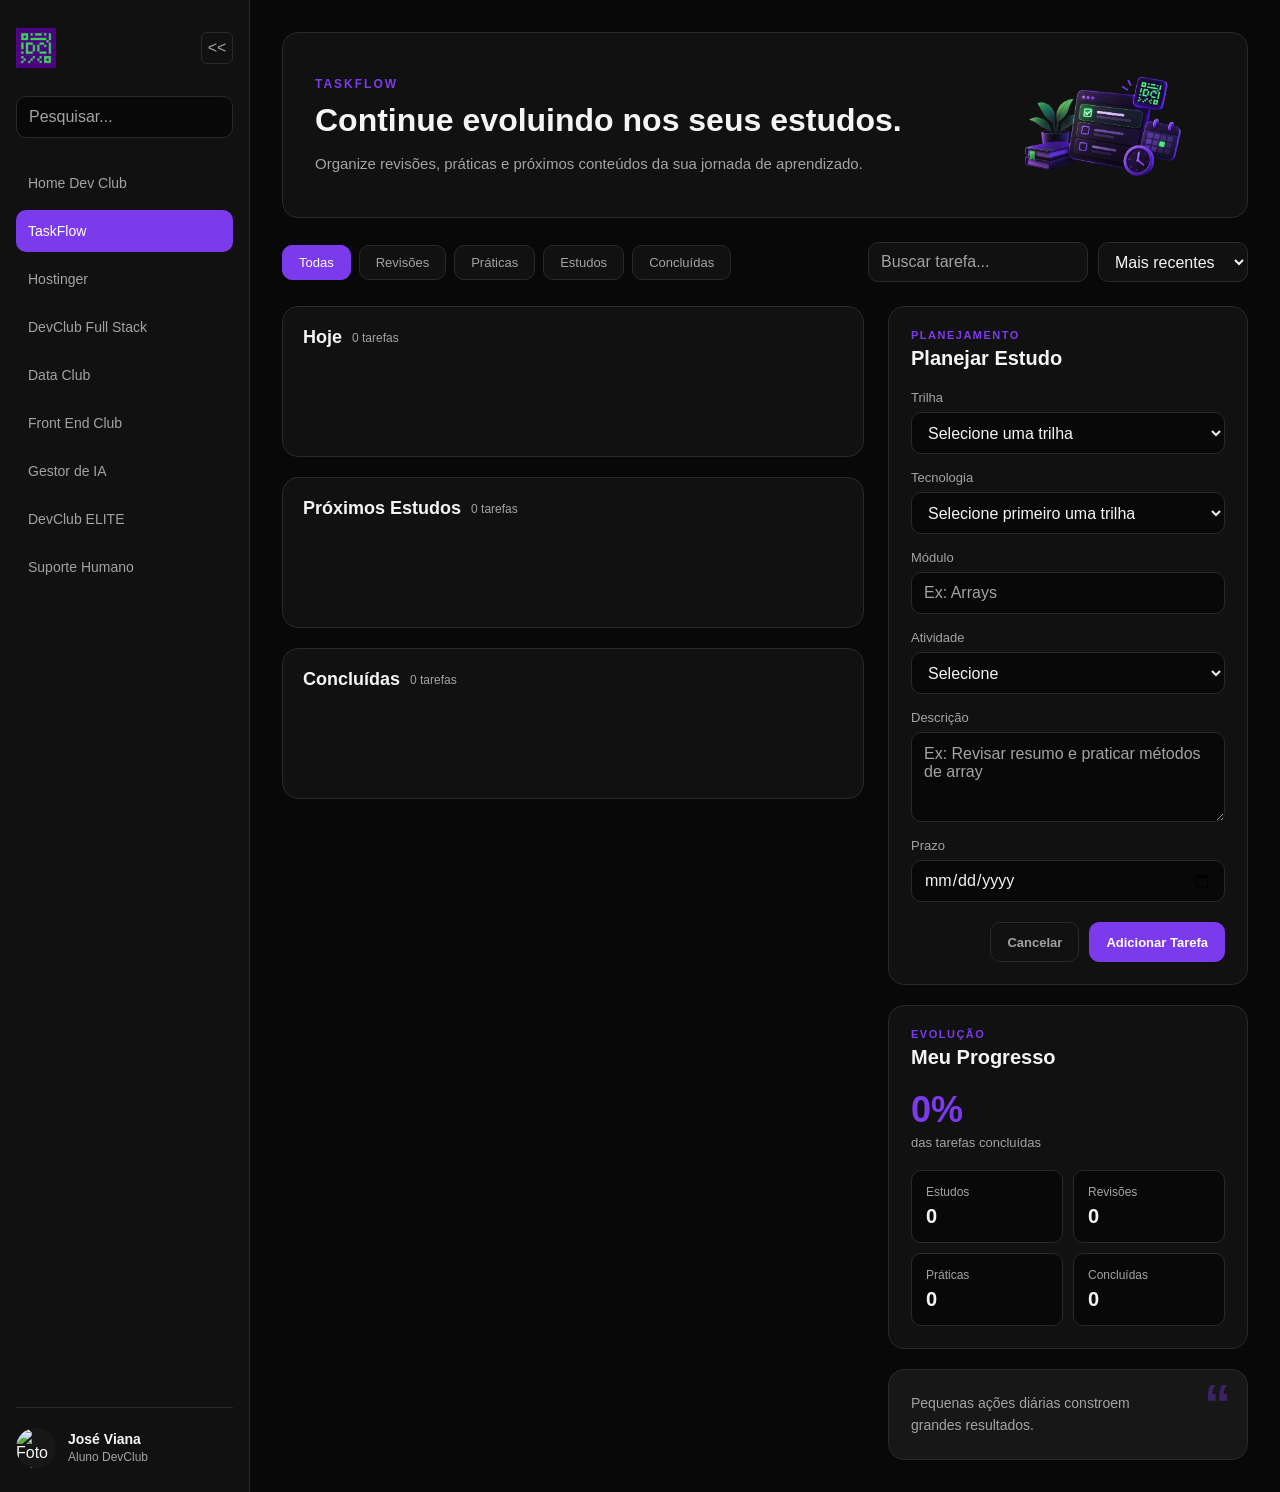
==== frontend/index.html @ f16b5490 "atualização- resumo do progresso" ====
<!DOCTYPE html>
<html lang="pt-BR">

<head>
  <meta charset="UTF-8">
  <meta name="viewport" content="width=device-width, initial-scale=1.0">

  <title>TaskFlow | DevClub</title>

  <link rel="stylesheet" href="./css/style.css">
</head>

<body>

  <!-- Estrutura principal — Layout - organizar as áreas da aplicação -->
  <div class="app">

    <!-- Menu lateral — Navegação - estruturar navegação principal do DevClub -->
    <aside class="menu-lateral">

      <div class="menu-topo">

        <!-- Identidade DevClub — Navegação - reservar espaço para logo da plataforma -->
        <div class="logo-devclub">
          <img src="./img/devLogo.png" alt="Logo DevClub">
        </div>

        <button class="botao-recolher-menu" type="button">
          &lt;&lt;
        </button>

      </div>

      <!-- Pesquisa lateral — Navegação - disponibilizar campo visual de pesquisa -->
      <div class="pesquisa-menu">

        <input type="search" placeholder="Pesquisar..." aria-label="Pesquisar">

      </div>

      <!-- Links principais — Navegação - organizar acessos da plataforma -->
      <nav class="navegacao-principal">

        <a href="#" class="item-menu">
          <span>Home Dev Club</span>
        </a>

        <a href="#" class="item-menu item-menu-ativo">
          <span>TaskFlow</span>
        </a>

        <a href="#" class="item-menu">
          <span>Hostinger</span>
        </a>

        <a href="#" class="item-menu">
          <span>DevClub Full Stack</span>
        </a>

        <a href="#" class="item-menu">
          <span>Data Club</span>
        </a>

        <a href="#" class="item-menu">
          <span>Front End Club</span>
        </a>

        <a href="#" class="item-menu">
          <span>Gestor de IA</span>
        </a>

        <a href="#" class="item-menu">
          <span>DevClub ELITE</span>
        </a>

        <a href="#" class="item-menu">
          <span>Suporte Humano</span>
        </a>

      </nav>

      <!-- Perfil do aluno — Navegação - exibir identificação visual do usuário -->
      <div class="perfil-aluno">

        <div class="foto-perfil">
          <img src="" alt="Foto do aluno">
        </div>

        <div class="dados-perfil">
          <strong>José Viana</strong>
          <span>Aluno DevClub</span>
        </div>

      </div>

    </aside>


    <!-- Conteúdo principal — Layout - agrupar funcionalidades do TaskFlow -->
    <main class="conteudo-principal">

      <!-- Cabeçalho TaskFlow — Apresentação - apresentar continuidade da jornada de estudos -->
      <header class="cabecalho-taskflow">

        <div class="cabecalho-texto">

          <span class="identificador-pagina">
            TASKFLOW
          </span>

          <h1>Continue evoluindo nos seus estudos.</h1>

          <p>
            Organize revisões, práticas e próximos conteúdos
            da sua jornada de aprendizado.
          </p>

        </div>

        <div class="cabecalho-imagem">

          <img src="./img/cabeçalhotask.png" alt="Ilustração de organização de estudos">

        </div>

      </header>


      <!-- Barra de ferramentas — Filtros - disponibilizar controles da lista de tarefas -->
      <section class="barra-ferramentas">

        <div class="grupo-filtros">

          <button id="filtro-todas" class="botao-filtro ativo" type="button">
            Todas
          </button>

          <button id="filtro-revisoes" class="botao-filtro" type="button">
            Revisões
          </button>

          <button id="filtro-praticas" class="botao-filtro" type="button">
            Práticas
          </button>

          <button id="filtro-estudos" class="botao-filtro" type="button">
            Estudos
          </button>

          <button id="filtro-concluidas" class="botao-filtro" type="button">
            Concluídas
          </button>

        </div>

        <div class="grupo-pesquisa">

          <input id="pesquisa-tarefa" type="search" placeholder="Buscar tarefa...">

          <select id="ordenar-tarefas">

            <option value="recentes">
              Mais recentes
            </option>

            <option value="prazo">
              Prazo
            </option>

            <option value="prioridade">
              Prioridade
            </option>

          </select>

        </div>

      </section>


      <!-- Área de trabalho — Layout - dividir tarefas e formulário -->
      <div class="area-trabalho">

        <!-- Painel de tarefas — Listagem - organizar tarefas cadastradas -->
        <section class="painel-tarefas">

          <!-- Tarefas de hoje — Listagem - exibir atividades planejadas para o dia -->
          <section class="grupo-tarefas">

            <div class="titulo-grupo">

              <div>
                <h2>Hoje</h2>

                <span id="contador-hoje">
                  0 tarefas
                </span>
              </div>

              <span id="data-atual"></span>

            </div>

            <div id="lista-hoje" class="lista-tarefas">
              <!-- As tarefas serão inseridas pelo JavaScript -->
            </div>

          </section>


          <!-- Próximos estudos — Listagem - exibir tarefas futuras -->
          <section class="grupo-tarefas">

            <div class="titulo-grupo">

              <div>
                <h2>Próximos Estudos</h2>

                <span id="contador-proximas">
                  0 tarefas
                </span>
              </div>

            </div>

            <div id="lista-proximas" class="lista-tarefas">
              <!-- As tarefas serão inseridas pelo JavaScript -->
            </div>

          </section>


          <!-- Tarefas concluídas — Listagem - exibir histórico de atividades finalizadas -->
          <section class="grupo-tarefas">

            <div class="titulo-grupo">

              <div>
                <h2>Concluídas</h2>

                <span id="contador-concluidas">
                  0 tarefas
                </span>
              </div>

            </div>

            <div id="lista-concluidas" class="lista-tarefas">
              <!-- As tarefas serão inseridas pelo JavaScript -->
            </div>

          </section>

        </section>


        <!-- Painel lateral — Layout - agrupar cadastro e acompanhamento -->
        <aside class="painel-lateral-taskflow">

          <!-- Planejamento de estudo — Cadastro - organizar continuidade do aprendizado -->
          <section class="card-nova-tarefa">

            <div class="titulo-card">

              <div>

                <span class="card-identificador">
                  PLANEJAMENTO
                </span>

                <h2>Planejar Estudo</h2>

              </div>

            </div>

            <form id="form-tarefa">

              <!-- Trilha — Cadastro - identificar área principal de aprendizado -->
              <div class="campo-formulario">

                <label for="trilha-tarefa">
                  Trilha
                </label>

                <select id="trilha-tarefa" name="trilha" required>

                  <option value="">
                    Selecione uma trilha
                  </option>

                  <option value="frontend">
                    Front-end
                  </option>

                  <option value="backend">
                    Back-end
                  </option>

                  <option value="mobile">
                    Mobile
                  </option>

                  <option value="carreira">
                    Carreira
                  </option>

                </select>

              </div>


              <!-- Tecnologia — Cadastro - identificar conteúdo estudado -->
              <div class="campo-formulario">

                <label for="tecnologia-tarefa">
                  Tecnologia
                </label>

                <select id="tecnologia-tarefa" name="tecnologia" required>

                  <option value="">
                    Selecione primeiro uma trilha
                  </option>

                </select>

              </div>


              <!-- Módulo — Cadastro - registrar módulo específico estudado -->
              <div class="campo-formulario">

                <label for="modulo-tarefa">
                  Módulo
                </label>

                <input id="modulo-tarefa" name="modulo" type="text" placeholder="Ex: Arrays" required>

              </div>


              <!-- Atividade — Cadastro - definir próxima ação de aprendizagem -->
              <div class="campo-formulario">

                <label for="atividade-tarefa">
                  Atividade
                </label>

                <select id="atividade-tarefa" name="atividade" required>

                  <option value="">
                    Selecione
                  </option>

                  <option value="estudo">
                    Estudo
                  </option>

                  <option value="revisao">
                    Revisão
                  </option>

                  <option value="pratica">
                    Prática
                  </option>

                </select>

              </div>


              <!-- Descrição — Cadastro - detalhar ação planejada -->
              <div class="campo-formulario">

                <label for="descricao-tarefa">
                  Descrição
                </label>

                <textarea id="descricao-tarefa" name="descricao"
                  placeholder="Ex: Revisar resumo e praticar métodos de array"></textarea>

              </div>


              <!-- Prazo — Cadastro - definir quando a atividade será realizada -->
              <div class="campo-formulario">

                <label for="prazo-tarefa">
                  Prazo
                </label>

                <input id="prazo-tarefa" name="prazo" type="date" required>

              </div>


              <!-- Ações do formulário — Cadastro - controlar planejamento -->
              <div class="acoes-formulario">

                <button id="cancelar-tarefa" class="botao-secundario" type="button">
                  Cancelar
                </button>

                <button id="salvar-tarefa" class="botao-principal" type="submit">
                  Adicionar Tarefa
                </button>

              </div>

            </form>

          </section>


          <!-- Progresso das tarefas — Indicadores - apresentar evolução calculada pelo JavaScript -->
          <section class="card-progresso">

            <div class="titulo-card">

              <div>

                <span class="card-identificador">
                  EVOLUÇÃO
                </span>

                <h2>Meu Progresso</h2>

              </div>

            </div>


            <div class="progresso-principal">

              <strong id="porcentagem-progresso">
                0%
              </strong>

              <span>
                das tarefas concluídas
              </span>

            </div>

              <!-- Resumo de progresso — Indicadores - acompanhar atividades de aprendizado -->
              <div class="resumo-progresso">

                <div class="indicador-progresso">

                  <span>Estudos</span>

                  <strong id="total-estudos">
                    0
                  </strong>

                </div>

                <div class="indicador-progresso">

                  <span>Revisões</span>

                  <strong id="total-revisoes">
                    0
                  </strong>

                </div>

                <div class="indicador-progresso">

                  <span>Práticas</span>

                  <strong id="total-praticas">
                    0
                  </strong>

                </div>

                <div class="indicador-progresso">

                  <span>Concluídas</span>

                  <strong id="total-concluidas">
                    0
                  </strong>

                </div>

              </div>

          </section>


          <!-- Mensagem de estudo — Apresentação - reforçar identidade visual do TaskFlow -->
          <section class="card-motivacao">

            <span class="aspas">
              “
            </span>

            <p>
              Pequenas ações diárias constroem
              grandes resultados.
            </p>

          </section>

        </aside>

      </div>

    </main>

  </div>

  <script src="./js/app.js"></script>

</body>

</html>
---- frontend/css/style.css ----
/* ========================================
   BLOCO 1 — CONFIGURAÇÕES GERAIS
   Responsabilidade: definir a base visual
======================================== */

* {
    margin: 0;
    padding: 0;
    box-sizing: border-box;
}

:root {
    --cor-fundo: #080808;
    --cor-superficie: #111111;
    --cor-card: #171717;
    --cor-borda: #292929;

    --cor-principal: #7c3aed;
    --cor-principal-hover: #8b5cf6;

    --cor-texto: #f5f5f5;
    --cor-texto-secundario: #a3a3a3;

    --cor-sucesso: #22c55e;
    --cor-alerta: #f59e0b;
    --cor-erro: #ef4444;

    --raio-pequeno: 6px;
    --raio-medio: 10px;
    --raio-grande: 16px;

    --menu-largura: 250px;
}

html {
    scroll-behavior: smooth;
}

body {
    min-height: 100vh;

    background-color: var(--cor-fundo);
    color: var(--cor-texto);

    font-family: Arial, Helvetica, sans-serif;
}

button,
input,
select,
textarea {
    font: inherit;
}

button {
    cursor: pointer;
}

a {
    color: inherit;
    text-decoration: none;
}

.app {
    display: flex;
    min-height: 100vh;
}

/* ========================================
   BLOCO 2 — MENU LATERAL
   Responsabilidade: estilizar a navegação
======================================== */

.menu-lateral {
    width: var(--menu-largura);
    min-height: 100vh;
    padding: 24px 16px;

    display: flex;
    flex-direction: column;

    background-color: var(--cor-superficie);
    border-right: 1px solid var(--cor-borda);
}

.menu-topo {
    display: flex;
    align-items: center;
    justify-content: space-between;

    min-height: 48px;
    margin-bottom: 24px;
}

.logo-devclub {
    display: flex;
    align-items: center;
}

.logo-devclub img {
    max-width: 130px;
    max-height: 40px;
    object-fit: contain;
}

.botao-recolher-menu {
    width: 32px;
    height: 32px;

    border: 1px solid var(--cor-borda);
    border-radius: var(--raio-pequeno);

    background-color: transparent;
    color: var(--cor-texto-secundario);

    transition: 0.2s;
}

.botao-recolher-menu:hover {
    background-color: var(--cor-card);
    color: var(--cor-texto);
}

.pesquisa-menu {
    margin-bottom: 24px;
}

.pesquisa-menu input {
    width: 100%;
    padding: 11px 12px;

    border: 1px solid var(--cor-borda);
    border-radius: var(--raio-medio);

    background-color: var(--cor-fundo);
    color: var(--cor-texto);

    outline: none;
}

.pesquisa-menu input::placeholder {
    color: var(--cor-texto-secundario);
}

.pesquisa-menu input:focus {
    border-color: var(--cor-principal);
}

.navegacao-principal {
    display: flex;
    flex-direction: column;
    gap: 6px;
}

.item-menu {
    display: flex;
    align-items: center;

    min-height: 42px;
    padding: 0 12px;

    border-radius: var(--raio-medio);

    color: var(--cor-texto-secundario);

    font-size: 14px;
    font-weight: 500;

    transition: 0.2s;
}

.item-menu:hover {
    background-color: var(--cor-card);
    color: var(--cor-texto);
}

.item-menu-ativo {
    background-color: var(--cor-principal);
    color: #ffffff;
}

.item-menu-ativo:hover {
    background-color: var(--cor-principal-hover);
    color: #ffffff;
}

.perfil-aluno {
    display: flex;
    align-items: center;
    gap: 12px;

    margin-top: auto;
    padding-top: 20px;

    border-top: 1px solid var(--cor-borda);
}

.foto-perfil {
    width: 40px;
    height: 40px;

    flex-shrink: 0;

    border-radius: 50%;
    overflow: hidden;

    background-color: var(--cor-card);
}

.foto-perfil img {
    width: 100%;
    height: 100%;
    object-fit: cover;
}

.dados-perfil {
    display: flex;
    flex-direction: column;
    gap: 3px;
}

.dados-perfil strong {
    color: var(--cor-texto);
    font-size: 14px;
}

.dados-perfil span {
    color: var(--cor-texto-secundario);
    font-size: 12px;
}

/* ========================================
   BLOCO 3 — CABEÇALHO TASKFLOW
   Responsabilidade: estilizar a apresentação
======================================== */

.conteudo-principal {
    flex: 1;
    min-width: 0;
    padding: 32px;

    background-color: var(--cor-fundo);
}

.cabecalho-taskflow {
    display: flex;
    align-items: center;
    justify-content: space-between;
    gap: 32px;

    min-height: 180px;
    padding: 32px;
    margin-bottom: 24px;

    border: 1px solid var(--cor-borda);
    border-radius: var(--raio-grande);

    background-color: var(--cor-superficie);
}

.cabecalho-texto {
    max-width: 650px;
}

.identificador-pagina {
    display: inline-block;
    margin-bottom: 10px;

    color: var(--cor-principal);

    font-size: 12px;
    font-weight: 700;
    letter-spacing: 2px;
}

.cabecalho-texto h1 {
    margin-bottom: 12px;

    color: var(--cor-texto);

    font-size: 32px;
    line-height: 1.2;
}

.cabecalho-texto p {
    max-width: 580px;

    color: var(--cor-texto-secundario);

    font-size: 15px;
    line-height: 1.6;
}

.cabecalho-imagem {
    width: 220px;
    height: 120px;

    display: flex;
    align-items: center;
    justify-content: center;

    flex-shrink: 0;
}

.cabecalho-imagem img {
    width: 100%;
    height: 100%;

    object-fit: contain;
}

/* ========================================
   BLOCO 4 — FERRAMENTAS E FILTROS
   Responsabilidade: estilizar os controles
   de pesquisa, filtro e ordenação
======================================== */

.barra-ferramentas {
    display: flex;
    align-items: center;
    justify-content: space-between;
    gap: 20px;

    margin-bottom: 24px;
}

.grupo-filtros {
    display: flex;
    align-items: center;
    gap: 8px;
}

.botao-filtro {
    padding: 9px 16px;

    border: 1px solid var(--cor-borda);
    border-radius: var(--raio-medio);

    background-color: var(--cor-superficie);
    color: var(--cor-texto-secundario);

    font-size: 13px;
    font-weight: 500;

    transition: 0.2s;
}

.botao-filtro:hover {
    border-color: var(--cor-principal);
    color: var(--cor-texto);
}

.botao-filtro.ativo {
    border-color: var(--cor-principal);

    background-color: var(--cor-principal);
    color: #ffffff;
}

.grupo-pesquisa {
    display: flex;
    align-items: center;
    gap: 10px;
}

.grupo-pesquisa input,
.grupo-pesquisa select {
    height: 40px;

    border: 1px solid var(--cor-borda);
    border-radius: var(--raio-medio);

    background-color: var(--cor-superficie);
    color: var(--cor-texto);

    outline: none;
}

.grupo-pesquisa input {
    width: 220px;
    padding: 0 12px;
}

.grupo-pesquisa select {
    min-width: 150px;
    padding: 0 12px;

    cursor: pointer;
}

.grupo-pesquisa input::placeholder {
    color: var(--cor-texto-secundario);
}

.grupo-pesquisa input:focus,
.grupo-pesquisa select:focus {
    border-color: var(--cor-principal);
}

/* ========================================
   BLOCO 5 — PAINEL DE TAREFAS
   Responsabilidade: organizar e estilizar
   as áreas de listagem das tarefas
======================================== */

.area-trabalho {
    display: grid;
    grid-template-columns: minmax(0, 1fr) 360px;
    gap: 24px;

    align-items: start;
}

.painel-tarefas {
    display: flex;
    flex-direction: column;
    gap: 20px;

    min-width: 0;
}

.grupo-tarefas {
    padding: 20px;

    border: 1px solid var(--cor-borda);
    border-radius: var(--raio-grande);

    background-color: var(--cor-superficie);
}

.titulo-grupo {
    display: flex;
    align-items: center;
    justify-content: space-between;
    gap: 16px;

    margin-bottom: 18px;
}

.titulo-grupo > div {
    display: flex;
    align-items: center;
    gap: 10px;
}

.titulo-grupo h2 {
    color: var(--cor-texto);

    font-size: 18px;
    font-weight: 600;
}

.titulo-grupo span {
    color: var(--cor-texto-secundario);

    font-size: 12px;
}

.lista-tarefas {
    display: flex;
    flex-direction: column;
    gap: 10px;

    min-height: 70px;

    border-radius: var(--raio-medio);
}

/* ========================================
   BLOCO 6 — FORMULÁRIO DE TAREFAS
   Responsabilidade: estilizar o cadastro
   e edição das tarefas
======================================== */

.painel-lateral-taskflow {
    display: flex;
    flex-direction: column;
    gap: 20px;
}

.card-nova-tarefa {
    padding: 22px;

    border: 1px solid var(--cor-borda);
    border-radius: var(--raio-grande);

    background-color: var(--cor-superficie);
}

.titulo-card {
    margin-bottom: 20px;
}

.card-identificador {
    display: block;

    margin-bottom: 6px;

    color: var(--cor-principal);

    font-size: 11px;
    font-weight: 700;
    letter-spacing: 1.5px;
}

.titulo-card h2 {
    color: var(--cor-texto);

    font-size: 20px;
    font-weight: 600;
}

#form-tarefa {
    display: flex;
    flex-direction: column;
    gap: 16px;
}

.campo-formulario {
    display: flex;
    flex-direction: column;
    gap: 7px;

    flex: 1;
}

.campo-formulario label {
    color: var(--cor-texto-secundario);

    font-size: 13px;
    font-weight: 500;
}

.campo-formulario input,
.campo-formulario select,
.campo-formulario textarea {
    width: 100%;

    border: 1px solid var(--cor-borda);
    border-radius: var(--raio-medio);

    background-color: var(--cor-fundo);
    color: var(--cor-texto);

    outline: none;

    transition: 0.2s;
}

.campo-formulario input,
.campo-formulario select {
    height: 42px;
    padding: 0 12px;
}

.campo-formulario textarea {
    min-height: 90px;
    padding: 12px;

    resize: vertical;
}

.campo-formulario input::placeholder,
.campo-formulario textarea::placeholder {
    color: var(--cor-texto-secundario);
}

.campo-formulario input:focus,
.campo-formulario select:focus,
.campo-formulario textarea:focus {
    border-color: var(--cor-principal);
}

.linha-formulario {
    display: flex;
    gap: 12px;
}

.acoes-formulario {
    display: flex;
    justify-content: flex-end;
    gap: 10px;

    margin-top: 4px;
}

.botao-principal,
.botao-secundario {
    min-height: 40px;
    padding: 0 16px;

    border-radius: var(--raio-medio);

    font-size: 13px;
    font-weight: 600;

    transition: 0.2s;
}

.botao-principal {
    border: 1px solid var(--cor-principal);

    background-color: var(--cor-principal);
    color: #ffffff;
}

.botao-principal:hover {
    background-color: var(--cor-principal-hover);
    border-color: var(--cor-principal-hover);
}

.botao-secundario {
    border: 1px solid var(--cor-borda);

    background-color: transparent;
    color: var(--cor-texto-secundario);
}

.botao-secundario:hover {
    background-color: var(--cor-card);
    color: var(--cor-texto);
}

/* ========================================
   BLOCO 7 — PROGRESSO
   Responsabilidade: estilizar indicadores
   de evolução e acompanhamento das tarefas
======================================== */

.card-progresso {
    padding: 22px;

    border: 1px solid var(--cor-borda);
    border-radius: var(--raio-grande);

    background-color: var(--cor-superficie);
}

.progresso-principal {
    display: flex;
    flex-direction: column;
    gap: 4px;

    margin-bottom: 20px;
}

.progresso-principal strong {
    color: var(--cor-principal);

    font-size: 36px;
    font-weight: 700;
}

.progresso-principal span {
    color: var(--cor-texto-secundario);

    font-size: 13px;
}

.resumo-progresso {
    display: grid;
    grid-template-columns: repeat(2, 1fr);
    gap: 10px;
}

.indicador-progresso {
    display: flex;
    flex-direction: column;
    gap: 6px;

    padding: 14px;

    border: 1px solid var(--cor-borda);
    border-radius: var(--raio-medio);

    background-color: var(--cor-fundo);
}

.indicador-progresso span {
    color: var(--cor-texto-secundario);

    font-size: 12px;
}

.indicador-progresso strong {
    color: var(--cor-texto);

    font-size: 20px;
    font-weight: 600;
}

.card-motivacao {
    position: relative;

    padding: 22px;

    border: 1px solid var(--cor-borda);
    border-radius: var(--raio-grande);

    background-color: var(--cor-card);

    overflow: hidden;
}

.card-motivacao .aspas {
    position: absolute;

    top: 2px;
    right: 16px;

    color: var(--cor-principal);

    font-size: 54px;
    font-weight: 700;

    opacity: 0.35;
}

.card-motivacao p {
    position: relative;

    max-width: 270px;

    color: var(--cor-texto-secundario);

    font-size: 14px;
    line-height: 1.6;
}

/* ========================================
   BLOCO 8 — RESPONSIVIDADE
   Responsabilidade: adaptar a interface
   para diferentes tamanhos de tela
======================================== */

/* Notebook e telas menores */
@media (max-width: 1200px) {

    .area-trabalho {
        grid-template-columns: minmax(0, 1fr) 320px;
    }

    .conteudo-principal {
        padding: 24px;
    }

}


/* Tablet */
@media (max-width: 992px) {

    .app {
        flex-direction: column;
    }

    .menu-lateral {
        width: 100%;
        min-height: auto;
    }

    .navegacao-principal {
        flex-direction: row;
        flex-wrap: wrap;
    }

    .perfil-aluno {
        margin-top: 20px;
    }

    .area-trabalho {
        grid-template-columns: 1fr;
    }

    .barra-ferramentas {
        align-items: flex-start;
        flex-direction: column;
    }

    .grupo-pesquisa {
        width: 100%;
    }

    .grupo-pesquisa input {
        flex: 1;
        width: auto;
    }

}


/* Celular */
@media (max-width: 600px) {

    .conteudo-principal {
        padding: 16px;
    }

    .menu-lateral {
        padding: 16px;
    }

    .cabecalho-taskflow {
        align-items: flex-start;
        flex-direction: column;

        padding: 22px;
    }

    .cabecalho-texto h1 {
        font-size: 26px;
    }

    .cabecalho-imagem {
        width: 100%;
        height: 100px;
    }

    .grupo-filtros {
        width: 100%;
        flex-wrap: wrap;
    }

    .botao-filtro {
        flex: 1;
    }

    .grupo-pesquisa {
        align-items: stretch;
        flex-direction: column;
    }

    .grupo-pesquisa input,
    .grupo-pesquisa select {
        width: 100%;
    }

    .linha-formulario {
        flex-direction: column;
    }

    .resumo-progresso {
        grid-template-columns: 1fr;
    }

    .acoes-formulario {
        flex-direction: column-reverse;
    }

    .botao-principal,
    .botao-secundario {
        width: 100%;
    }

}
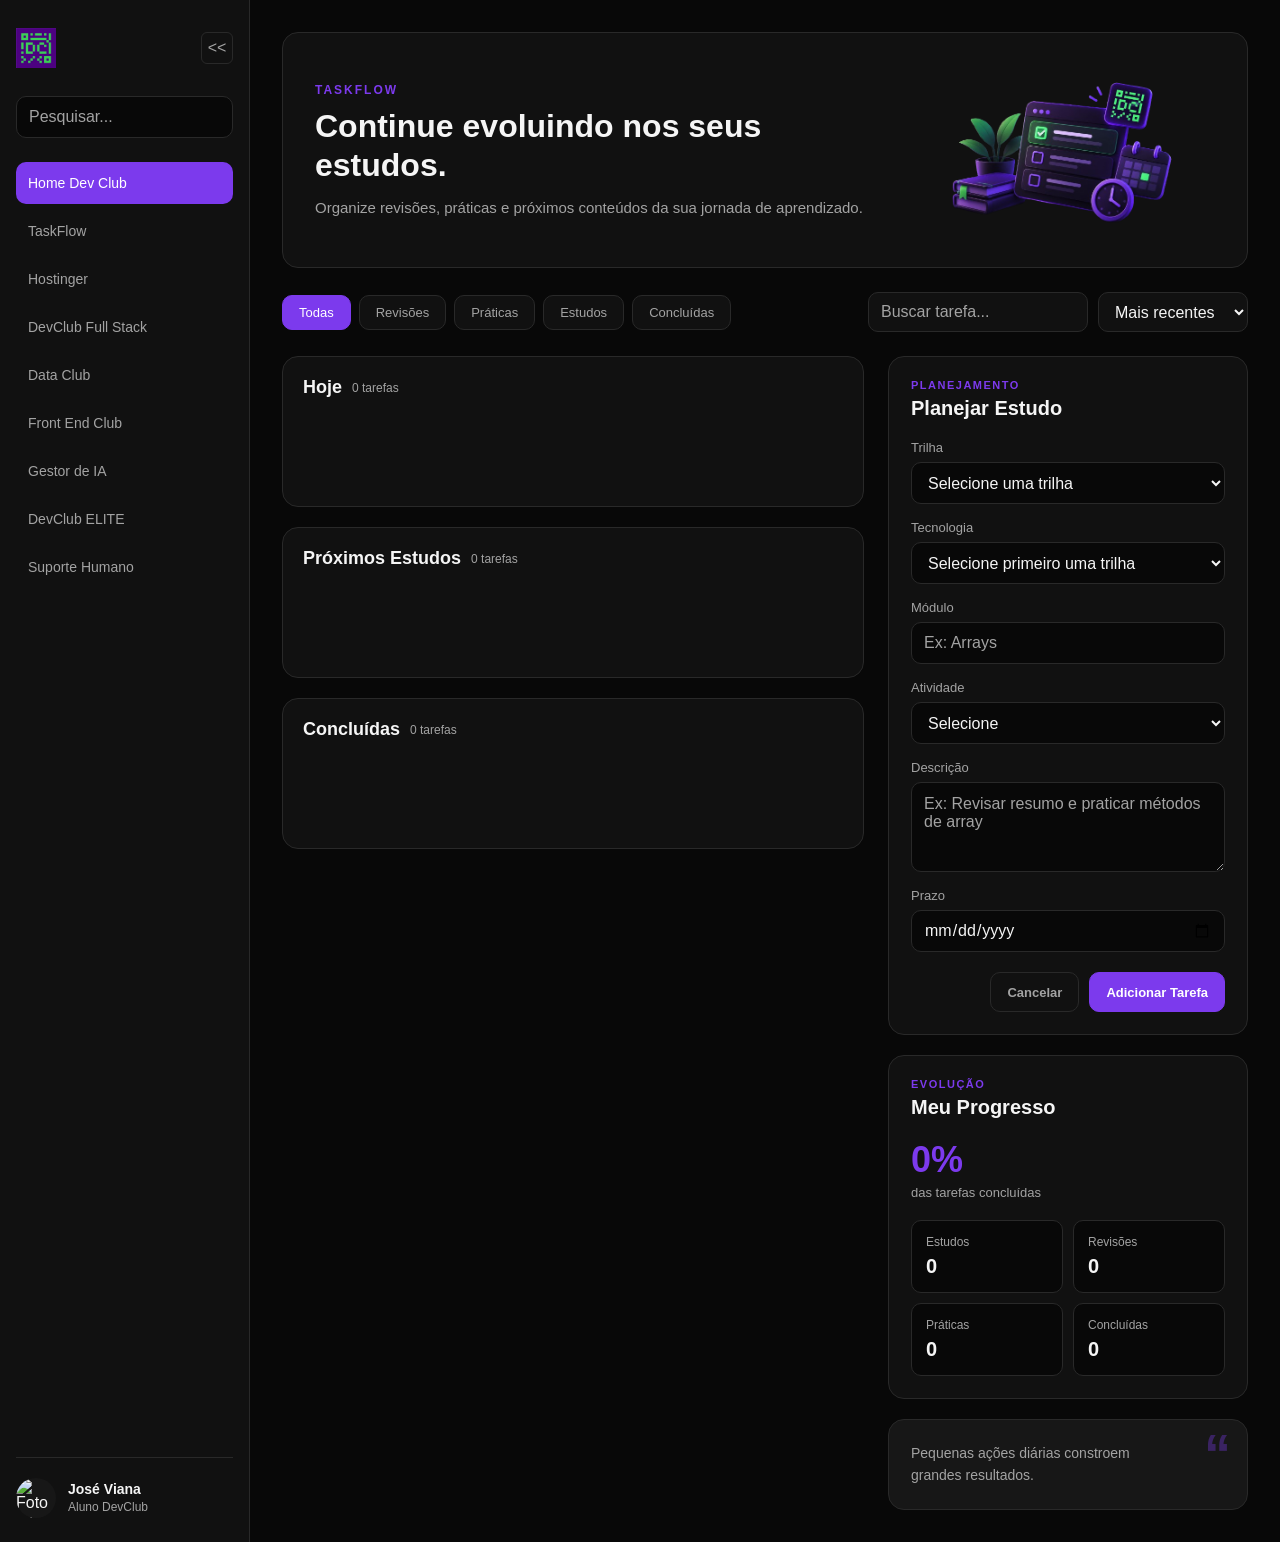
==== commit 8a366c0c: "refatoração- prepara a navegacao entre a Home e o TaskFlow" ====
--- a/frontend/index.html
+++ b/frontend/index.html
@@ -41,11 +41,14 @@
       <!-- Links principais — Navegação - organizar acessos da plataforma -->
       <nav class="navegacao-principal">
 
-        <a href="#" class="item-menu">
+        <!-- Home — Navegação - permitir retorno à página inicial -->
+        <a href="#" id="abrir-home" class="item-menu item-menu-ativo">
           <span>Home Dev Club</span>
         </a>
 
-        <a href="#" class="item-menu item-menu-ativo">
+
+        <!-- TaskFlow — Navegação - acessar ambiente de estudos -->
+        <a href="#" id="abrir-taskflow" class="item-menu">
           <span>TaskFlow</span>
         </a>
 
@@ -443,50 +446,50 @@
 
             </div>
 
-              <!-- Resumo de progresso — Indicadores - acompanhar atividades de aprendizado -->
-              <div class="resumo-progresso">
-
-                <div class="indicador-progresso">
-
-                  <span>Estudos</span>
-
-                  <strong id="total-estudos">
-                    0
-                  </strong>
-
-                </div>
-
-                <div class="indicador-progresso">
-
-                  <span>Revisões</span>
-
-                  <strong id="total-revisoes">
-                    0
-                  </strong>
-
-                </div>
-
-                <div class="indicador-progresso">
-
-                  <span>Práticas</span>
-
-                  <strong id="total-praticas">
-                    0
-                  </strong>
-
-                </div>
-
-                <div class="indicador-progresso">
-
-                  <span>Concluídas</span>
-
-                  <strong id="total-concluidas">
-                    0
-                  </strong>
-
-                </div>
-
-              </div>
+            <!-- Resumo de progresso — Indicadores - acompanhar atividades de aprendizado -->
+            <div class="resumo-progresso">
+
+              <div class="indicador-progresso">
+
+                <span>Estudos</span>
+
+                <strong id="total-estudos">
+                  0
+                </strong>
+
+              </div>
+
+              <div class="indicador-progresso">
+
+                <span>Revisões</span>
+
+                <strong id="total-revisoes">
+                  0
+                </strong>
+
+              </div>
+
+              <div class="indicador-progresso">
+
+                <span>Práticas</span>
+
+                <strong id="total-praticas">
+                  0
+                </strong>
+
+              </div>
+
+              <div class="indicador-progresso">
+
+                <span>Concluídas</span>
+
+                <strong id="total-concluidas">
+                  0
+                </strong>
+
+              </div>
+
+            </div>
 
           </section>
 
--- a/frontend/css/style.css
+++ b/frontend/css/style.css
@@ -850,6 +850,81 @@
     .botao-principal,
     .botao-secundario {
         width: 100%;
+    }   
+}
+
+/* ========================================
+   AJUSTE — JORNADA DE ESTUDOS
+   Responsabilidade: adaptar a interface
+   ao novo fluxo de aprendizado
+======================================== */
+
+.cabecalho-imagem {
+    width: 300px;
+    height: 170px;
+
+    display: flex;
+    align-items: center;
+    justify-content: center;
+
+    flex-shrink: 0;
+}
+
+.cabecalho-imagem img {
+    width: 100%;
+    height: 100%;
+
+    object-fit: contain;
+}
+
+.grupo-filtros {
+    display: flex;
+    align-items: center;
+    flex-wrap: wrap;
+    gap: 8px;
+}
+
+.card-nova-tarefa {
+    width: 100%;
+}
+
+#form-tarefa {
+    display: flex;
+    flex-direction: column;
+    gap: 16px;
+}
+
+#trilha-tarefa,
+#tecnologia-tarefa,
+#atividade-tarefa {
+    cursor: pointer;
+}
+
+#tecnologia-tarefa:disabled {
+    opacity: 0.5;
+    cursor: not-allowed;
+}
+
+.resumo-progresso {
+    display: grid;
+    grid-template-columns: repeat(2, 1fr);
+    gap: 10px;
+}
+
+@media (max-width: 600px) {
+
+    .cabecalho-imagem {
+        width: 100%;
+        height: 150px;
+    }
+
+    .grupo-filtros {
+        display: grid;
+        grid-template-columns: repeat(2, 1fr);
+    }
+
+    .botao-filtro {
+        width: 100%;
     }
 
 }
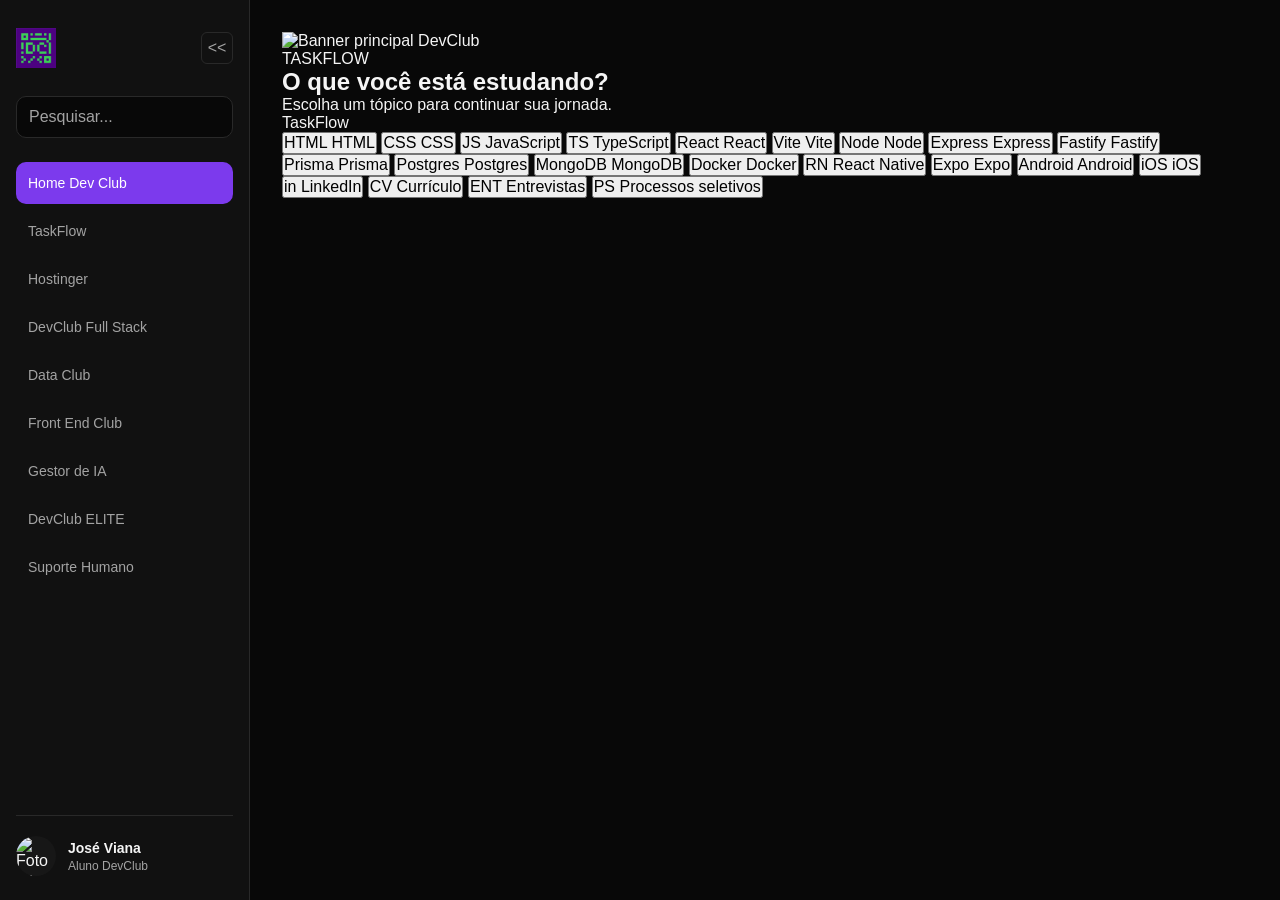
==== commit 74db482c: "refatoração- criação de views, Home e TaskFlow" ====
--- a/frontend/index.html
+++ b/frontend/index.html
@@ -99,418 +99,239 @@
     </aside>
 
 
-    <!-- Conteúdo principal — Layout - agrupar funcionalidades do TaskFlow -->
+    <!-- Conteúdo principal — Layout - controlar as diferentes views da aplicação -->
     <main class="conteudo-principal">
 
-      <!-- Cabeçalho TaskFlow — Apresentação - apresentar continuidade da jornada de estudos -->
-      <header class="cabecalho-taskflow">
-
-        <div class="cabecalho-texto">
-
-          <span class="identificador-pagina">
-            TASKFLOW
-          </span>
-
-          <h1>Continue evoluindo nos seus estudos.</h1>
-
-          <p>
-            Organize revisões, práticas e próximos conteúdos
-            da sua jornada de aprendizado.
-          </p>
-
-        </div>
-
-        <div class="cabecalho-imagem">
-
-          <img src="./img/cabeçalhotask.png" alt="Ilustração de organização de estudos">
-
-        </div>
-
-      </header>
-
-
-      <!-- Barra de ferramentas — Filtros - disponibilizar controles da lista de tarefas -->
-      <section class="barra-ferramentas">
-
-        <div class="grupo-filtros">
-
-          <button id="filtro-todas" class="botao-filtro ativo" type="button">
-            Todas
-          </button>
-
-          <button id="filtro-revisoes" class="botao-filtro" type="button">
-            Revisões
-          </button>
-
-          <button id="filtro-praticas" class="botao-filtro" type="button">
-            Práticas
-          </button>
-
-          <button id="filtro-estudos" class="botao-filtro" type="button">
-            Estudos
-          </button>
-
-          <button id="filtro-concluidas" class="botao-filtro" type="button">
-            Concluídas
-          </button>
-
-        </div>
-
-        <div class="grupo-pesquisa">
-
-          <input id="pesquisa-tarefa" type="search" placeholder="Buscar tarefa...">
-
-          <select id="ordenar-tarefas">
-
-            <option value="recentes">
-              Mais recentes
-            </option>
-
-            <option value="prazo">
-              Prazo
-            </option>
-
-            <option value="prioridade">
-              Prioridade
-            </option>
-
-          </select>
+
+      <!-- ========================================
+         VIEW HOME
+    ========================================= -->
+
+      <!-- Home — Apresentação - representar página inicial da plataforma -->
+      <section id="view-home" class="view view-ativa">
+
+        <!-- Banner principal — Apresentação - reproduzir área visual da Home -->
+        <div class="banner-home">
+
+          <img src="./img/banner-home.png" alt="Banner principal DevClub">
 
         </div>
 
       </section>
 
 
-      <!-- Área de trabalho — Layout - dividir tarefas e formulário -->
-      <div class="area-trabalho">
-
-        <!-- Painel de tarefas — Listagem - organizar tarefas cadastradas -->
-        <section class="painel-tarefas">
-
-          <!-- Tarefas de hoje — Listagem - exibir atividades planejadas para o dia -->
-          <section class="grupo-tarefas">
-
-            <div class="titulo-grupo">
-
-              <div>
-                <h2>Hoje</h2>
-
-                <span id="contador-hoje">
-                  0 tarefas
-                </span>
-              </div>
-
-              <span id="data-atual"></span>
+
+      <!-- ========================================
+         VIEW TASKFLOW
+    ========================================= -->
+
+      <!-- TaskFlow — Navegação - disponibilizar seleção dos conteúdos de estudo -->
+      <section id="view-taskflow" class="view">
+
+        <div class="taskflow-container">
+
+
+          <!-- Apresentação TaskFlow — Apresentação - orientar seleção de conteúdo -->
+          <header class="taskflow-cabecalho">
+
+            <span class="taskflow-identificador">
+              TASKFLOW
+            </span>
+
+            <h1>
+              O que você está estudando?
+            </h1>
+
+            <p>
+              Escolha um tópico para continuar sua jornada.
+            </p>
+
+          </header>
+
+
+
+          <!-- Órbita TaskFlow — Layout - organizar tópicos ao redor do elemento central -->
+          <div class="taskflow-orbita">
+
+
+            <!-- Centro TaskFlow — Identidade - representar núcleo da experiência -->
+            <div class="taskflow-centro">
+
+              <span>TaskFlow</span>
 
             </div>
 
-            <div id="lista-hoje" class="lista-tarefas">
-              <!-- As tarefas serão inseridas pelo JavaScript -->
-            </div>
-
-          </section>
-
-
-          <!-- Próximos estudos — Listagem - exibir tarefas futuras -->
-          <section class="grupo-tarefas">
-
-            <div class="titulo-grupo">
-
-              <div>
-                <h2>Próximos Estudos</h2>
-
-                <span id="contador-proximas">
-                  0 tarefas
-                </span>
-              </div>
-
-            </div>
-
-            <div id="lista-proximas" class="lista-tarefas">
-              <!-- As tarefas serão inseridas pelo JavaScript -->
-            </div>
-
-          </section>
-
-
-          <!-- Tarefas concluídas — Listagem - exibir histórico de atividades finalizadas -->
-          <section class="grupo-tarefas">
-
-            <div class="titulo-grupo">
-
-              <div>
-                <h2>Concluídas</h2>
-
-                <span id="contador-concluidas">
-                  0 tarefas
-                </span>
-              </div>
-
-            </div>
-
-            <div id="lista-concluidas" class="lista-tarefas">
-              <!-- As tarefas serão inseridas pelo JavaScript -->
-            </div>
-
-          </section>
-
-        </section>
-
-
-        <!-- Painel lateral — Layout - agrupar cadastro e acompanhamento -->
-        <aside class="painel-lateral-taskflow">
-
-          <!-- Planejamento de estudo — Cadastro - organizar continuidade do aprendizado -->
-          <section class="card-nova-tarefa">
-
-            <div class="titulo-card">
-
-              <div>
-
-                <span class="card-identificador">
-                  PLANEJAMENTO
-                </span>
-
-                <h2>Planejar Estudo</h2>
-
-              </div>
-
-            </div>
-
-            <form id="form-tarefa">
-
-              <!-- Trilha — Cadastro - identificar área principal de aprendizado -->
-              <div class="campo-formulario">
-
-                <label for="trilha-tarefa">
-                  Trilha
-                </label>
-
-                <select id="trilha-tarefa" name="trilha" required>
-
-                  <option value="">
-                    Selecione uma trilha
-                  </option>
-
-                  <option value="frontend">
-                    Front-end
-                  </option>
-
-                  <option value="backend">
-                    Back-end
-                  </option>
-
-                  <option value="mobile">
-                    Mobile
-                  </option>
-
-                  <option value="carreira">
-                    Carreira
-                  </option>
-
-                </select>
-
-              </div>
-
-
-              <!-- Tecnologia — Cadastro - identificar conteúdo estudado -->
-              <div class="campo-formulario">
-
-                <label for="tecnologia-tarefa">
-                  Tecnologia
-                </label>
-
-                <select id="tecnologia-tarefa" name="tecnologia" required>
-
-                  <option value="">
-                    Selecione primeiro uma trilha
-                  </option>
-
-                </select>
-
-              </div>
-
-
-              <!-- Módulo — Cadastro - registrar módulo específico estudado -->
-              <div class="campo-formulario">
-
-                <label for="modulo-tarefa">
-                  Módulo
-                </label>
-
-                <input id="modulo-tarefa" name="modulo" type="text" placeholder="Ex: Arrays" required>
-
-              </div>
-
-
-              <!-- Atividade — Cadastro - definir próxima ação de aprendizagem -->
-              <div class="campo-formulario">
-
-                <label for="atividade-tarefa">
-                  Atividade
-                </label>
-
-                <select id="atividade-tarefa" name="atividade" required>
-
-                  <option value="">
-                    Selecione
-                  </option>
-
-                  <option value="estudo">
-                    Estudo
-                  </option>
-
-                  <option value="revisao">
-                    Revisão
-                  </option>
-
-                  <option value="pratica">
-                    Prática
-                  </option>
-
-                </select>
-
-              </div>
-
-
-              <!-- Descrição — Cadastro - detalhar ação planejada -->
-              <div class="campo-formulario">
-
-                <label for="descricao-tarefa">
-                  Descrição
-                </label>
-
-                <textarea id="descricao-tarefa" name="descricao"
-                  placeholder="Ex: Revisar resumo e praticar métodos de array"></textarea>
-
-              </div>
-
-
-              <!-- Prazo — Cadastro - definir quando a atividade será realizada -->
-              <div class="campo-formulario">
-
-                <label for="prazo-tarefa">
-                  Prazo
-                </label>
-
-                <input id="prazo-tarefa" name="prazo" type="date" required>
-
-              </div>
-
-
-              <!-- Ações do formulário — Cadastro - controlar planejamento -->
-              <div class="acoes-formulario">
-
-                <button id="cancelar-tarefa" class="botao-secundario" type="button">
-                  Cancelar
-                </button>
-
-                <button id="salvar-tarefa" class="botao-principal" type="submit">
-                  Adicionar Tarefa
-                </button>
-
-              </div>
-
-            </form>
-
-          </section>
-
-
-          <!-- Progresso das tarefas — Indicadores - apresentar evolução calculada pelo JavaScript -->
-          <section class="card-progresso">
-
-            <div class="titulo-card">
-
-              <div>
-
-                <span class="card-identificador">
-                  EVOLUÇÃO
-                </span>
-
-                <h2>Meu Progresso</h2>
-
-              </div>
-
-            </div>
-
-
-            <div class="progresso-principal">
-
-              <strong id="porcentagem-progresso">
-                0%
-              </strong>
-
-              <span>
-                das tarefas concluídas
+
+
+            <!-- ========================================
+                     FRONT END
+                ========================================= -->
+
+            <!-- Front End — Seleção - disponibilizar conteúdos de desenvolvimento front-end -->
+
+            <button class="topico-taskflow topico-frontend" type="button" data-categoria="frontend" data-topico="html">
+              <span class="topico-icone">HTML</span>
+              <span class="topico-nome">HTML</span>
+            </button>
+
+
+            <button class="topico-taskflow topico-frontend" type="button" data-categoria="frontend" data-topico="css">
+              <span class="topico-icone">CSS</span>
+              <span class="topico-nome">CSS</span>
+            </button>
+
+
+            <button class="topico-taskflow topico-frontend" type="button" data-categoria="frontend"
+              data-topico="javascript">
+              <span class="topico-icone">JS</span>
+              <span class="topico-nome">JavaScript</span>
+            </button>
+
+
+            <button class="topico-taskflow topico-frontend" type="button" data-categoria="frontend"
+              data-topico="typescript">
+              <span class="topico-icone">TS</span>
+              <span class="topico-nome">TypeScript</span>
+            </button>
+
+
+            <button class="topico-taskflow topico-frontend" type="button" data-categoria="frontend" data-topico="react">
+              <span class="topico-icone">React</span>
+              <span class="topico-nome">React</span>
+            </button>
+
+
+            <button class="topico-taskflow topico-frontend" type="button" data-categoria="frontend" data-topico="vite">
+              <span class="topico-icone">Vite</span>
+              <span class="topico-nome">Vite</span>
+            </button>
+
+
+
+            <!-- ========================================
+                     BACK END
+                ========================================= -->
+
+            <!-- Back End — Seleção - disponibilizar conteúdos de desenvolvimento back-end -->
+
+            <button class="topico-taskflow topico-backend" type="button" data-categoria="backend" data-topico="node">
+              <span class="topico-icone">Node</span>
+              <span class="topico-nome">Node</span>
+            </button>
+
+
+            <button class="topico-taskflow topico-backend" type="button" data-categoria="backend" data-topico="express">
+              <span class="topico-icone">Express</span>
+              <span class="topico-nome">Express</span>
+            </button>
+
+
+            <button class="topico-taskflow topico-backend" type="button" data-categoria="backend" data-topico="fastify">
+              <span class="topico-icone">Fastify</span>
+              <span class="topico-nome">Fastify</span>
+            </button>
+
+
+            <button class="topico-taskflow topico-backend" type="button" data-categoria="backend" data-topico="prisma">
+              <span class="topico-icone">Prisma</span>
+              <span class="topico-nome">Prisma</span>
+            </button>
+
+
+            <button class="topico-taskflow topico-backend" type="button" data-categoria="backend"
+              data-topico="postgres">
+              <span class="topico-icone">Postgres</span>
+              <span class="topico-nome">Postgres</span>
+            </button>
+
+
+            <button class="topico-taskflow topico-backend" type="button" data-categoria="backend" data-topico="mongodb">
+              <span class="topico-icone">MongoDB</span>
+              <span class="topico-nome">MongoDB</span>
+            </button>
+
+
+            <button class="topico-taskflow topico-backend" type="button" data-categoria="backend" data-topico="docker">
+              <span class="topico-icone">Docker</span>
+              <span class="topico-nome">Docker</span>
+            </button>
+
+
+
+            <!-- ========================================
+                     MOBILE
+                ========================================= -->
+
+            <!-- Mobile — Seleção - disponibilizar conteúdos de desenvolvimento mobile -->
+
+            <button class="topico-taskflow topico-mobile" type="button" data-categoria="mobile"
+              data-topico="react-native">
+              <span class="topico-icone">RN</span>
+              <span class="topico-nome">React Native</span>
+            </button>
+
+
+            <button class="topico-taskflow topico-mobile" type="button" data-categoria="mobile" data-topico="expo">
+              <span class="topico-icone">Expo</span>
+              <span class="topico-nome">Expo</span>
+            </button>
+
+
+            <button class="topico-taskflow topico-mobile" type="button" data-categoria="mobile" data-topico="android">
+              <span class="topico-icone">Android</span>
+              <span class="topico-nome">Android</span>
+            </button>
+
+
+            <button class="topico-taskflow topico-mobile" type="button" data-categoria="mobile" data-topico="ios">
+              <span class="topico-icone">iOS</span>
+              <span class="topico-nome">iOS</span>
+            </button>
+
+
+
+            <!-- ========================================
+                     CARREIRA
+                ========================================= -->
+
+            <!-- Carreira — Seleção - disponibilizar conteúdos de desenvolvimento profissional -->
+
+            <button class="topico-taskflow topico-carreira" type="button" data-categoria="carreira"
+              data-topico="linkedin">
+              <span class="topico-icone">in</span>
+              <span class="topico-nome">LinkedIn</span>
+            </button>
+
+
+            <button class="topico-taskflow topico-carreira" type="button" data-categoria="carreira"
+              data-topico="curriculo">
+              <span class="topico-icone">CV</span>
+              <span class="topico-nome">Currículo</span>
+            </button>
+
+
+            <button class="topico-taskflow topico-carreira" type="button" data-categoria="carreira"
+              data-topico="entrevistas">
+              <span class="topico-icone">ENT</span>
+              <span class="topico-nome">Entrevistas</span>
+            </button>
+
+
+            <button class="topico-taskflow topico-carreira" type="button" data-categoria="carreira"
+              data-topico="processos-seletivos">
+              <span class="topico-icone">PS</span>
+
+              <span class="topico-nome">
+                Processos seletivos
               </span>
-
-            </div>
-
-            <!-- Resumo de progresso — Indicadores - acompanhar atividades de aprendizado -->
-            <div class="resumo-progresso">
-
-              <div class="indicador-progresso">
-
-                <span>Estudos</span>
-
-                <strong id="total-estudos">
-                  0
-                </strong>
-
-              </div>
-
-              <div class="indicador-progresso">
-
-                <span>Revisões</span>
-
-                <strong id="total-revisoes">
-                  0
-                </strong>
-
-              </div>
-
-              <div class="indicador-progresso">
-
-                <span>Práticas</span>
-
-                <strong id="total-praticas">
-                  0
-                </strong>
-
-              </div>
-
-              <div class="indicador-progresso">
-
-                <span>Concluídas</span>
-
-                <strong id="total-concluidas">
-                  0
-                </strong>
-
-              </div>
-
-            </div>
-
-          </section>
-
-
-          <!-- Mensagem de estudo — Apresentação - reforçar identidade visual do TaskFlow -->
-          <section class="card-motivacao">
-
-            <span class="aspas">
-              “
-            </span>
-
-            <p>
-              Pequenas ações diárias constroem
-              grandes resultados.
-            </p>
-
-          </section>
-
-        </aside>
-
-      </div>
+            </button>
+
+
+          </div>
+
+        </div>
+
+      </section>
 
     </main>
 
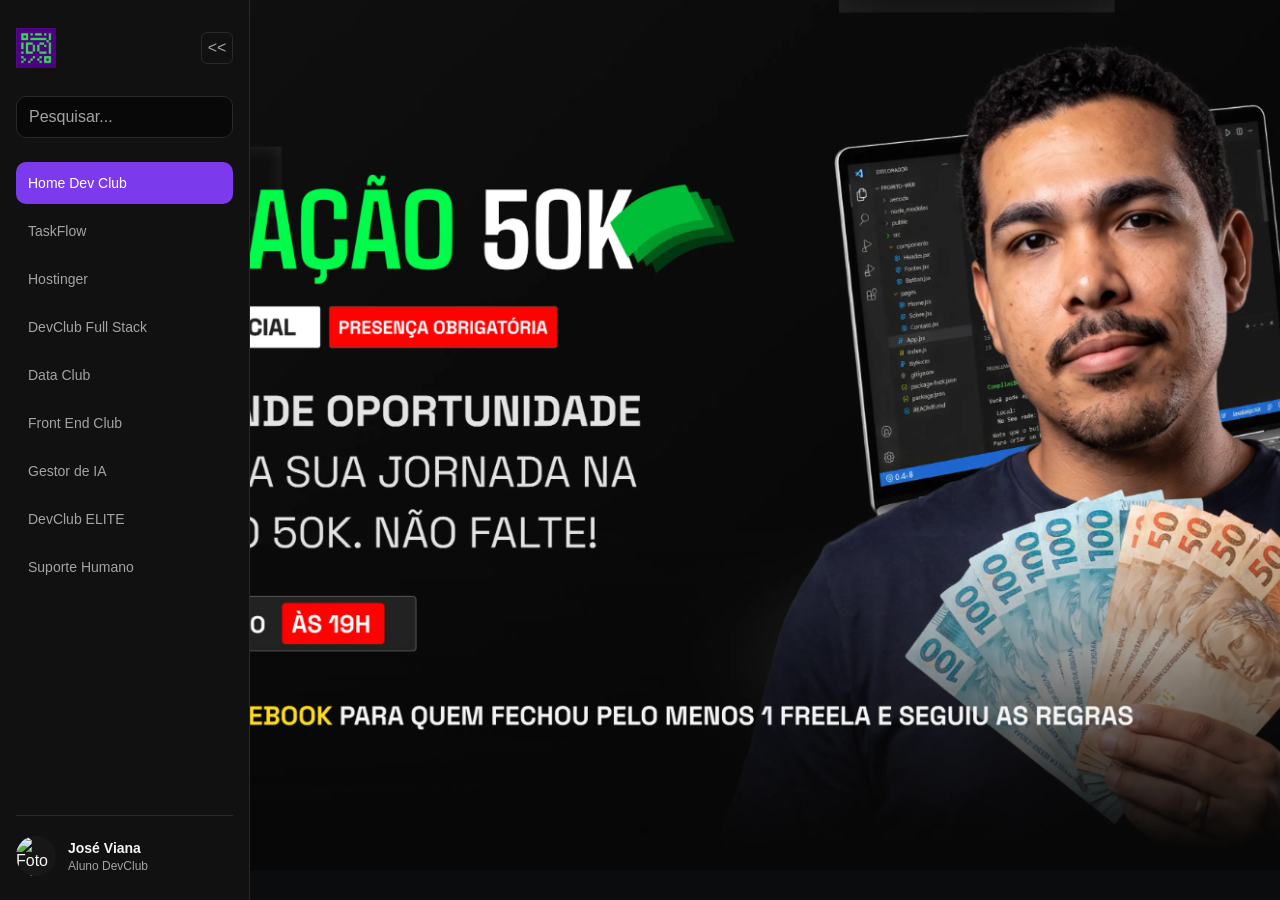
==== commit ef0c91d7: "add img- principal-home" ====
--- a/frontend/index.html
+++ b/frontend/index.html
@@ -113,7 +113,7 @@
         <!-- Banner principal — Apresentação - reproduzir área visual da Home -->
         <div class="banner-home">
 
-          <img src="./img/banner-home.png" alt="Banner principal DevClub">
+          <img src="./img/principal-home.png" alt="Banner principal DevClub">
 
         </div>
 
--- a/frontend/css/style.css
+++ b/frontend/css/style.css
@@ -230,701 +230,64 @@
 }
 
 /* ========================================
-   BLOCO 3 — CABEÇALHO TASKFLOW
-   Responsabilidade: estilizar a apresentação
+   BLOCO 3 — CONTROLE DAS VIEWS
+   Responsabilidade: organizar a troca visual
+   entre Home e TaskFlow
 ======================================== */
 
 .conteudo-principal {
     flex: 1;
     min-width: 0;
-    padding: 32px;
+    min-height: 100vh;
 
     background-color: var(--cor-fundo);
 }
 
-.cabecalho-taskflow {
-    display: flex;
-    align-items: center;
-    justify-content: space-between;
-    gap: 32px;
-
-    min-height: 180px;
-    padding: 32px;
-    margin-bottom: 24px;
-
-    border: 1px solid var(--cor-borda);
-    border-radius: var(--raio-grande);
-
-    background-color: var(--cor-superficie);
-}
-
-.cabecalho-texto {
-    max-width: 650px;
-}
-
-.identificador-pagina {
-    display: inline-block;
-    margin-bottom: 10px;
-
-    color: var(--cor-principal);
-
-    font-size: 12px;
-    font-weight: 700;
-    letter-spacing: 2px;
-}
-
-.cabecalho-texto h1 {
-    margin-bottom: 12px;
-
-    color: var(--cor-texto);
-
-    font-size: 32px;
-    line-height: 1.2;
-}
-
-.cabecalho-texto p {
-    max-width: 580px;
-
-    color: var(--cor-texto-secundario);
-
-    font-size: 15px;
-    line-height: 1.6;
-}
-
-.cabecalho-imagem {
-    width: 220px;
-    height: 120px;
+
+/* Views da aplicação */
+.view {
+    display: none;
+
+    width: 100%;
+    min-height: 100vh;
+}
+
+
+/* View atualmente exibida */
+.view-ativa {
+    display: block;
+}
+
+
+/* ========================================
+   HOME
+======================================== */
+
+#view-home {
+    width: 100%;
+}
+
+
+/* Banner principal da plataforma */
+.banner-home {
+    width: 100%;
+    min-height: 100vh;
 
     display: flex;
     align-items: center;
     justify-content: center;
 
-    flex-shrink: 0;
-}
-
-.cabecalho-imagem img {
-    width: 100%;
-    height: 100%;
-
-    object-fit: contain;
-}
-
-/* ========================================
-   BLOCO 4 — FERRAMENTAS E FILTROS
-   Responsabilidade: estilizar os controles
-   de pesquisa, filtro e ordenação
-======================================== */
-
-.barra-ferramentas {
-    display: flex;
-    align-items: center;
-    justify-content: space-between;
-    gap: 20px;
-
-    margin-bottom: 24px;
-}
-
-.grupo-filtros {
-    display: flex;
-    align-items: center;
-    gap: 8px;
-}
-
-.botao-filtro {
-    padding: 9px 16px;
-
-    border: 1px solid var(--cor-borda);
-    border-radius: var(--raio-medio);
-
-    background-color: var(--cor-superficie);
-    color: var(--cor-texto-secundario);
-
-    font-size: 13px;
-    font-weight: 500;
-
-    transition: 0.2s;
-}
-
-.botao-filtro:hover {
-    border-color: var(--cor-principal);
-    color: var(--cor-texto);
-}
-
-.botao-filtro.ativo {
-    border-color: var(--cor-principal);
-
-    background-color: var(--cor-principal);
-    color: #ffffff;
-}
-
-.grupo-pesquisa {
-    display: flex;
-    align-items: center;
-    gap: 10px;
-}
-
-.grupo-pesquisa input,
-.grupo-pesquisa select {
-    height: 40px;
-
-    border: 1px solid var(--cor-borda);
-    border-radius: var(--raio-medio);
-
-    background-color: var(--cor-superficie);
-    color: var(--cor-texto);
-
-    outline: none;
-}
-
-.grupo-pesquisa input {
-    width: 220px;
-    padding: 0 12px;
-}
-
-.grupo-pesquisa select {
-    min-width: 150px;
-    padding: 0 12px;
-
-    cursor: pointer;
-}
-
-.grupo-pesquisa input::placeholder {
-    color: var(--cor-texto-secundario);
-}
-
-.grupo-pesquisa input:focus,
-.grupo-pesquisa select:focus {
-    border-color: var(--cor-principal);
-}
-
-/* ========================================
-   BLOCO 5 — PAINEL DE TAREFAS
-   Responsabilidade: organizar e estilizar
-   as áreas de listagem das tarefas
-======================================== */
-
-.area-trabalho {
-    display: grid;
-    grid-template-columns: minmax(0, 1fr) 360px;
-    gap: 24px;
-
-    align-items: start;
-}
-
-.painel-tarefas {
-    display: flex;
-    flex-direction: column;
-    gap: 20px;
-
-    min-width: 0;
-}
-
-.grupo-tarefas {
-    padding: 20px;
-
-    border: 1px solid var(--cor-borda);
-    border-radius: var(--raio-grande);
-
-    background-color: var(--cor-superficie);
-}
-
-.titulo-grupo {
-    display: flex;
-    align-items: center;
-    justify-content: space-between;
-    gap: 16px;
-
-    margin-bottom: 18px;
-}
-
-.titulo-grupo > div {
-    display: flex;
-    align-items: center;
-    gap: 10px;
-}
-
-.titulo-grupo h2 {
-    color: var(--cor-texto);
-
-    font-size: 18px;
-    font-weight: 600;
-}
-
-.titulo-grupo span {
-    color: var(--cor-texto-secundario);
-
-    font-size: 12px;
-}
-
-.lista-tarefas {
-    display: flex;
-    flex-direction: column;
-    gap: 10px;
-
-    min-height: 70px;
-
-    border-radius: var(--raio-medio);
-}
-
-/* ========================================
-   BLOCO 6 — FORMULÁRIO DE TAREFAS
-   Responsabilidade: estilizar o cadastro
-   e edição das tarefas
-======================================== */
-
-.painel-lateral-taskflow {
-    display: flex;
-    flex-direction: column;
-    gap: 20px;
-}
-
-.card-nova-tarefa {
-    padding: 22px;
-
-    border: 1px solid var(--cor-borda);
-    border-radius: var(--raio-grande);
-
-    background-color: var(--cor-superficie);
-}
-
-.titulo-card {
-    margin-bottom: 20px;
-}
-
-.card-identificador {
+    overflow: hidden;
+}
+
+
+/* Imagem principal */
+.banner-home img {
+    width: 100%;
+    height: 100vh;
+
     display: block;
 
-    margin-bottom: 6px;
-
-    color: var(--cor-principal);
-
-    font-size: 11px;
-    font-weight: 700;
-    letter-spacing: 1.5px;
-}
-
-.titulo-card h2 {
-    color: var(--cor-texto);
-
-    font-size: 20px;
-    font-weight: 600;
-}
-
-#form-tarefa {
-    display: flex;
-    flex-direction: column;
-    gap: 16px;
-}
-
-.campo-formulario {
-    display: flex;
-    flex-direction: column;
-    gap: 7px;
-
-    flex: 1;
-}
-
-.campo-formulario label {
-    color: var(--cor-texto-secundario);
-
-    font-size: 13px;
-    font-weight: 500;
-}
-
-.campo-formulario input,
-.campo-formulario select,
-.campo-formulario textarea {
-    width: 100%;
-
-    border: 1px solid var(--cor-borda);
-    border-radius: var(--raio-medio);
-
-    background-color: var(--cor-fundo);
-    color: var(--cor-texto);
-
-    outline: none;
-
-    transition: 0.2s;
-}
-
-.campo-formulario input,
-.campo-formulario select {
-    height: 42px;
-    padding: 0 12px;
-}
-
-.campo-formulario textarea {
-    min-height: 90px;
-    padding: 12px;
-
-    resize: vertical;
-}
-
-.campo-formulario input::placeholder,
-.campo-formulario textarea::placeholder {
-    color: var(--cor-texto-secundario);
-}
-
-.campo-formulario input:focus,
-.campo-formulario select:focus,
-.campo-formulario textarea:focus {
-    border-color: var(--cor-principal);
-}
-
-.linha-formulario {
-    display: flex;
-    gap: 12px;
-}
-
-.acoes-formulario {
-    display: flex;
-    justify-content: flex-end;
-    gap: 10px;
-
-    margin-top: 4px;
-}
-
-.botao-principal,
-.botao-secundario {
-    min-height: 40px;
-    padding: 0 16px;
-
-    border-radius: var(--raio-medio);
-
-    font-size: 13px;
-    font-weight: 600;
-
-    transition: 0.2s;
-}
-
-.botao-principal {
-    border: 1px solid var(--cor-principal);
-
-    background-color: var(--cor-principal);
-    color: #ffffff;
-}
-
-.botao-principal:hover {
-    background-color: var(--cor-principal-hover);
-    border-color: var(--cor-principal-hover);
-}
-
-.botao-secundario {
-    border: 1px solid var(--cor-borda);
-
-    background-color: transparent;
-    color: var(--cor-texto-secundario);
-}
-
-.botao-secundario:hover {
-    background-color: var(--cor-card);
-    color: var(--cor-texto);
-}
-
-/* ========================================
-   BLOCO 7 — PROGRESSO
-   Responsabilidade: estilizar indicadores
-   de evolução e acompanhamento das tarefas
-======================================== */
-
-.card-progresso {
-    padding: 22px;
-
-    border: 1px solid var(--cor-borda);
-    border-radius: var(--raio-grande);
-
-    background-color: var(--cor-superficie);
-}
-
-.progresso-principal {
-    display: flex;
-    flex-direction: column;
-    gap: 4px;
-
-    margin-bottom: 20px;
-}
-
-.progresso-principal strong {
-    color: var(--cor-principal);
-
-    font-size: 36px;
-    font-weight: 700;
-}
-
-.progresso-principal span {
-    color: var(--cor-texto-secundario);
-
-    font-size: 13px;
-}
-
-.resumo-progresso {
-    display: grid;
-    grid-template-columns: repeat(2, 1fr);
-    gap: 10px;
-}
-
-.indicador-progresso {
-    display: flex;
-    flex-direction: column;
-    gap: 6px;
-
-    padding: 14px;
-
-    border: 1px solid var(--cor-borda);
-    border-radius: var(--raio-medio);
-
-    background-color: var(--cor-fundo);
-}
-
-.indicador-progresso span {
-    color: var(--cor-texto-secundario);
-
-    font-size: 12px;
-}
-
-.indicador-progresso strong {
-    color: var(--cor-texto);
-
-    font-size: 20px;
-    font-weight: 600;
-}
-
-.card-motivacao {
-    position: relative;
-
-    padding: 22px;
-
-    border: 1px solid var(--cor-borda);
-    border-radius: var(--raio-grande);
-
-    background-color: var(--cor-card);
-
-    overflow: hidden;
-}
-
-.card-motivacao .aspas {
-    position: absolute;
-
-    top: 2px;
-    right: 16px;
-
-    color: var(--cor-principal);
-
-    font-size: 54px;
-    font-weight: 700;
-
-    opacity: 0.35;
-}
-
-.card-motivacao p {
-    position: relative;
-
-    max-width: 270px;
-
-    color: var(--cor-texto-secundario);
-
-    font-size: 14px;
-    line-height: 1.6;
-}
-
-/* ========================================
-   BLOCO 8 — RESPONSIVIDADE
-   Responsabilidade: adaptar a interface
-   para diferentes tamanhos de tela
-======================================== */
-
-/* Notebook e telas menores */
-@media (max-width: 1200px) {
-
-    .area-trabalho {
-        grid-template-columns: minmax(0, 1fr) 320px;
-    }
-
-    .conteudo-principal {
-        padding: 24px;
-    }
-
-}
-
-
-/* Tablet */
-@media (max-width: 992px) {
-
-    .app {
-        flex-direction: column;
-    }
-
-    .menu-lateral {
-        width: 100%;
-        min-height: auto;
-    }
-
-    .navegacao-principal {
-        flex-direction: row;
-        flex-wrap: wrap;
-    }
-
-    .perfil-aluno {
-        margin-top: 20px;
-    }
-
-    .area-trabalho {
-        grid-template-columns: 1fr;
-    }
-
-    .barra-ferramentas {
-        align-items: flex-start;
-        flex-direction: column;
-    }
-
-    .grupo-pesquisa {
-        width: 100%;
-    }
-
-    .grupo-pesquisa input {
-        flex: 1;
-        width: auto;
-    }
-
-}
-
-
-/* Celular */
-@media (max-width: 600px) {
-
-    .conteudo-principal {
-        padding: 16px;
-    }
-
-    .menu-lateral {
-        padding: 16px;
-    }
-
-    .cabecalho-taskflow {
-        align-items: flex-start;
-        flex-direction: column;
-
-        padding: 22px;
-    }
-
-    .cabecalho-texto h1 {
-        font-size: 26px;
-    }
-
-    .cabecalho-imagem {
-        width: 100%;
-        height: 100px;
-    }
-
-    .grupo-filtros {
-        width: 100%;
-        flex-wrap: wrap;
-    }
-
-    .botao-filtro {
-        flex: 1;
-    }
-
-    .grupo-pesquisa {
-        align-items: stretch;
-        flex-direction: column;
-    }
-
-    .grupo-pesquisa input,
-    .grupo-pesquisa select {
-        width: 100%;
-    }
-
-    .linha-formulario {
-        flex-direction: column;
-    }
-
-    .resumo-progresso {
-        grid-template-columns: 1fr;
-    }
-
-    .acoes-formulario {
-        flex-direction: column-reverse;
-    }
-
-    .botao-principal,
-    .botao-secundario {
-        width: 100%;
-    }   
-}
-
-/* ========================================
-   AJUSTE — JORNADA DE ESTUDOS
-   Responsabilidade: adaptar a interface
-   ao novo fluxo de aprendizado
-======================================== */
-
-.cabecalho-imagem {
-    width: 300px;
-    height: 170px;
-
-    display: flex;
-    align-items: center;
-    justify-content: center;
-
-    flex-shrink: 0;
-}
-
-.cabecalho-imagem img {
-    width: 100%;
-    height: 100%;
-
-    object-fit: contain;
-}
-
-.grupo-filtros {
-    display: flex;
-    align-items: center;
-    flex-wrap: wrap;
-    gap: 8px;
-}
-
-.card-nova-tarefa {
-    width: 100%;
-}
-
-#form-tarefa {
-    display: flex;
-    flex-direction: column;
-    gap: 16px;
-}
-
-#trilha-tarefa,
-#tecnologia-tarefa,
-#atividade-tarefa {
-    cursor: pointer;
-}
-
-#tecnologia-tarefa:disabled {
-    opacity: 0.5;
-    cursor: not-allowed;
-}
-
-.resumo-progresso {
-    display: grid;
-    grid-template-columns: repeat(2, 1fr);
-    gap: 10px;
-}
-
-@media (max-width: 600px) {
-
-    .cabecalho-imagem {
-        width: 100%;
-        height: 150px;
-    }
-
-    .grupo-filtros {
-        display: grid;
-        grid-template-columns: repeat(2, 1fr);
-    }
-
-    .botao-filtro {
-        width: 100%;
-    }
-
-}+    object-fit: cover;
+    object-position: center;
+}
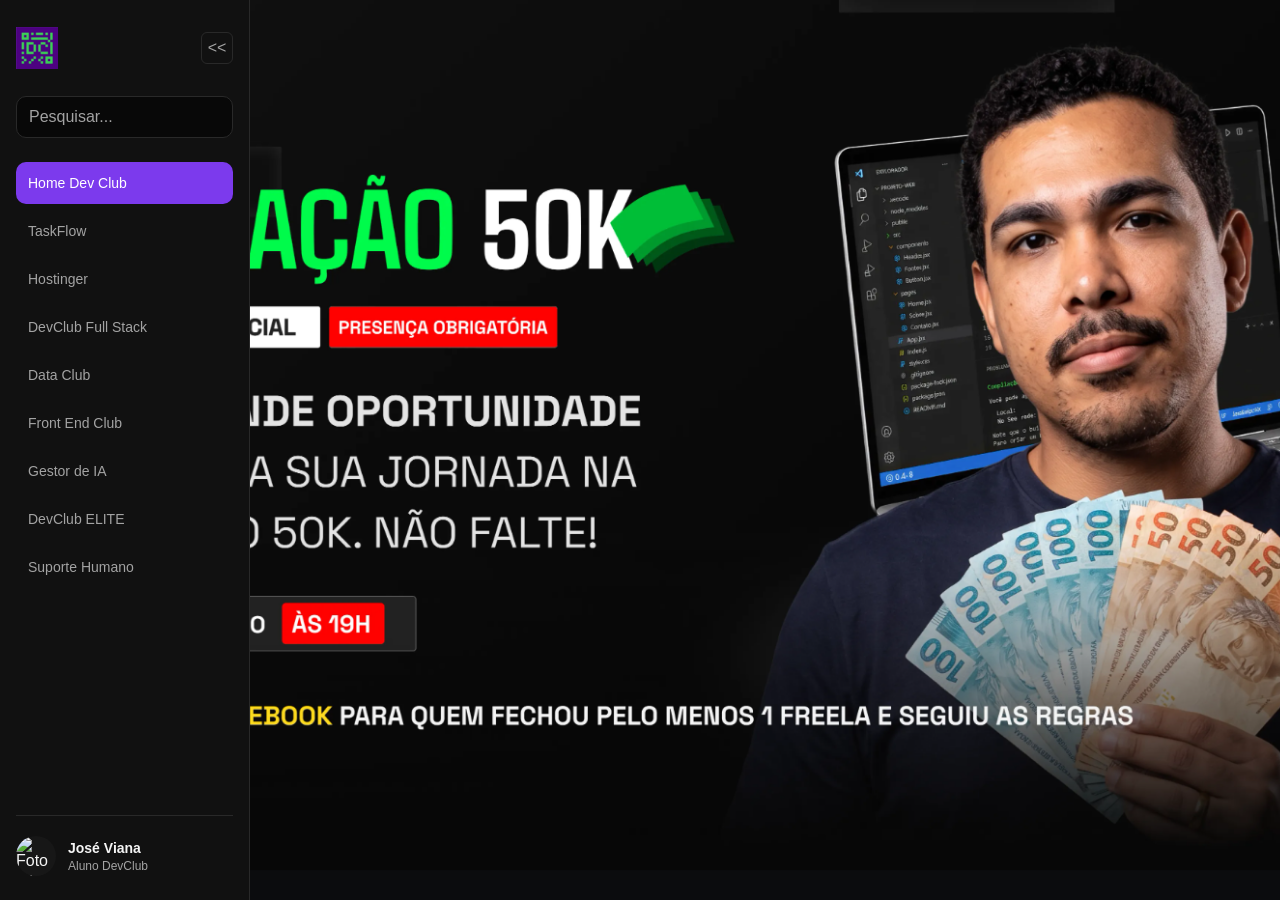
==== commit 5d0ceadd: "Atualização: Img fundo, logo central, ajustes css" ====
--- a/frontend/index.html
+++ b/frontend/index.html
@@ -7,6 +7,11 @@
 
   <title>TaskFlow | DevClub</title>
 
+  <!-- Devicon — Ícones - disponibilizar ícones das tecnologias -->
+  <link rel="stylesheet" href="https://cdn.jsdelivr.net/gh/devicons/devicon@latest/devicon.min.css">
+
+  <!-- Font Awesome — Ícones - disponibilizar ícones para conteúdos de carreira -->
+  <link rel="stylesheet" href="https://cdnjs.cloudflare.com/ajax/libs/font-awesome/6.7.2/css/all.min.css">
   <link rel="stylesheet" href="./css/style.css">
 </head>
 
@@ -157,7 +162,7 @@
             <!-- Centro TaskFlow — Identidade - representar núcleo da experiência -->
             <div class="taskflow-centro">
 
-              <span>TaskFlow</span>
+              <img src="./img/taskcentro.png" alt="DevClub TaskFlow">
 
             </div>
 
@@ -170,39 +175,39 @@
             <!-- Front End — Seleção - disponibilizar conteúdos de desenvolvimento front-end -->
 
             <button class="topico-taskflow topico-frontend" type="button" data-categoria="frontend" data-topico="html">
-              <span class="topico-icone">HTML</span>
+              <i class="devicon-html5-plain colored topico-icone"></i>
               <span class="topico-nome">HTML</span>
             </button>
 
 
             <button class="topico-taskflow topico-frontend" type="button" data-categoria="frontend" data-topico="css">
-              <span class="topico-icone">CSS</span>
+              <i class="devicon-css3-plain colored topico-icone"></i>
               <span class="topico-nome">CSS</span>
             </button>
 
 
             <button class="topico-taskflow topico-frontend" type="button" data-categoria="frontend"
               data-topico="javascript">
-              <span class="topico-icone">JS</span>
+              <i class="devicon-javascript-plain colored topico-icone"></i>
               <span class="topico-nome">JavaScript</span>
             </button>
 
 
             <button class="topico-taskflow topico-frontend" type="button" data-categoria="frontend"
               data-topico="typescript">
-              <span class="topico-icone">TS</span>
+              <i class="devicon-typescript-plain colored topico-icone"></i>
               <span class="topico-nome">TypeScript</span>
             </button>
 
 
             <button class="topico-taskflow topico-frontend" type="button" data-categoria="frontend" data-topico="react">
-              <span class="topico-icone">React</span>
+              <i class="devicon-react-plain colored topico-icone"></i>
               <span class="topico-nome">React</span>
             </button>
 
 
             <button class="topico-taskflow topico-frontend" type="button" data-categoria="frontend" data-topico="vite">
-              <span class="topico-icone">Vite</span>
+              <i class="devicon-vitejs-plain colored topico-icone"></i>
               <span class="topico-nome">Vite</span>
             </button>
 
@@ -215,44 +220,44 @@
             <!-- Back End — Seleção - disponibilizar conteúdos de desenvolvimento back-end -->
 
             <button class="topico-taskflow topico-backend" type="button" data-categoria="backend" data-topico="node">
-              <span class="topico-icone">Node</span>
+              <i class="devicon-nodejs-plain colored topico-icone"></i>
               <span class="topico-nome">Node</span>
             </button>
 
 
             <button class="topico-taskflow topico-backend" type="button" data-categoria="backend" data-topico="express">
-              <span class="topico-icone">Express</span>
+              <i class="devicon-express-plain colored topico-icone"></i>
               <span class="topico-nome">Express</span>
             </button>
 
 
             <button class="topico-taskflow topico-backend" type="button" data-categoria="backend" data-topico="fastify">
-              <span class="topico-icone">Fastify</span>
+              <i class="devicon-fastify-plain colored topico-icone"></i>
               <span class="topico-nome">Fastify</span>
             </button>
 
 
             <button class="topico-taskflow topico-backend" type="button" data-categoria="backend" data-topico="prisma">
-              <span class="topico-icone">Prisma</span>
+              <i class="devicon-prisma-plain colored topico-icone"></i>
               <span class="topico-nome">Prisma</span>
             </button>
 
 
             <button class="topico-taskflow topico-backend" type="button" data-categoria="backend"
               data-topico="postgres">
-              <span class="topico-icone">Postgres</span>
+              <i class="devicon-postgresql-plain colored topico-icone"></i>
               <span class="topico-nome">Postgres</span>
             </button>
 
 
             <button class="topico-taskflow topico-backend" type="button" data-categoria="backend" data-topico="mongodb">
-              <span class="topico-icone">MongoDB</span>
+              <i class="devicon-mongodb-plain colored topico-icone"></i>
               <span class="topico-nome">MongoDB</span>
             </button>
 
 
             <button class="topico-taskflow topico-backend" type="button" data-categoria="backend" data-topico="docker">
-              <span class="topico-icone">Docker</span>
+              <i class="devicon-docker-plain colored topico-icone"></i>
               <span class="topico-nome">Docker</span>
             </button>
 
@@ -266,25 +271,25 @@
 
             <button class="topico-taskflow topico-mobile" type="button" data-categoria="mobile"
               data-topico="react-native">
-              <span class="topico-icone">RN</span>
+              <i class="devicon-react-plain colored topico-icone"></i>
               <span class="topico-nome">React Native</span>
             </button>
 
 
             <button class="topico-taskflow topico-mobile" type="button" data-categoria="mobile" data-topico="expo">
-              <span class="topico-icone">Expo</span>
+              <i class="devicon-expo-plain colored topico-icone"></i>
               <span class="topico-nome">Expo</span>
             </button>
 
 
             <button class="topico-taskflow topico-mobile" type="button" data-categoria="mobile" data-topico="android">
-              <span class="topico-icone">Android</span>
+              <i class="devicon-android-plain colored topico-icone"></i>
               <span class="topico-nome">Android</span>
             </button>
 
 
             <button class="topico-taskflow topico-mobile" type="button" data-categoria="mobile" data-topico="ios">
-              <span class="topico-icone">iOS</span>
+              <i class="devicon-ios-plain colored topico-icone"></i>
               <span class="topico-nome">iOS</span>
             </button>
 
@@ -298,28 +303,28 @@
 
             <button class="topico-taskflow topico-carreira" type="button" data-categoria="carreira"
               data-topico="linkedin">
-              <span class="topico-icone">in</span>
+              <i class="fa-brands fa-linkedin topico-icone icone-linkedin"></i>
               <span class="topico-nome">LinkedIn</span>
             </button>
 
 
             <button class="topico-taskflow topico-carreira" type="button" data-categoria="carreira"
               data-topico="curriculo">
-              <span class="topico-icone">CV</span>
+              <i class="fa-regular fa-file topico-icone"></i>
               <span class="topico-nome">Currículo</span>
             </button>
 
 
             <button class="topico-taskflow topico-carreira" type="button" data-categoria="carreira"
               data-topico="entrevistas">
-              <span class="topico-icone">ENT</span>
+              <i class="fa-regular fa-user topico-icone"></i>
               <span class="topico-nome">Entrevistas</span>
             </button>
 
 
             <button class="topico-taskflow topico-carreira" type="button" data-categoria="carreira"
               data-topico="processos-seletivos">
-              <span class="topico-icone">PS</span>
+              <i class="fa-regular fa-list topico-icone"></i>
 
               <span class="topico-nome">
                 Processos seletivos
--- a/frontend/css/style.css
+++ b/frontend/css/style.css
@@ -97,9 +97,12 @@
     align-items: center;
 }
 
+/* Logo DevClub — Apresentação - controlar tamanho da logo do menu */
 .logo-devclub img {
-    max-width: 130px;
-    max-height: 40px;
+    width: 42px;
+    height: 42px;
+
+    display: block;
     object-fit: contain;
 }
 
@@ -291,3 +294,261 @@
     object-fit: cover;
     object-position: center;
 }
+
+
+/* ========================================
+   BLOCO 4 — AMBIENTE TASKFLOW
+   Responsabilidade: construir a área visual
+   de seleção dos tópicos
+======================================== */
+
+#view-taskflow {
+    width: 100%;
+    min-height: 100vh;
+}
+
+
+/* Container principal do TaskFlow */
+.taskflow-container {
+    width: 100%;
+    min-height: 100vh;
+
+    display: flex;
+    flex-direction: column;
+    align-items: center;
+
+    padding: 40px;
+
+    overflow: hidden;
+
+    background-image:
+        url("../img/Fundo.png");
+
+    background-size: cover;
+    background-position: center;
+    background-repeat: no-repeat;
+}
+
+
+
+/* ========================================
+   CABEÇALHO
+======================================== */
+
+.taskflow-cabecalho {
+    width: 100%;
+    max-width: 900px;
+
+    text-align: center;
+
+    margin-bottom: 30px;
+}
+
+
+.taskflow-identificador {
+    display: inline-block;
+
+    margin-bottom: 10px;
+
+    color: var(--cor-principal);
+
+    font-size: 12px;
+    font-weight: 700;
+    letter-spacing: 3px;
+}
+
+
+.taskflow-cabecalho h1 {
+    margin-bottom: 10px;
+
+    color: var(--cor-texto);
+
+    font-size: 34px;
+    line-height: 1.2;
+}
+
+
+.taskflow-cabecalho p {
+    color: var(--cor-texto-secundario);
+
+    font-size: 15px;
+}
+
+
+/* ========================================
+   ÓRBITA
+======================================== */
+
+.taskflow-orbita {
+    position: relative;
+
+    width: min(760px, 75vw);
+    aspect-ratio: 1 / 1;
+
+    display: flex;
+    align-items: center;
+    justify-content: center;
+
+    margin: auto;
+}
+
+
+/* Círculo visual de referência */
+.taskflow-orbita::before {
+    content: "";
+
+    position: absolute;
+
+    width: 72%;
+    height: 72%;
+
+    border: 1px solid rgba(124, 58, 237, 0.22);
+    border-radius: 50%;
+
+    pointer-events: none;
+}
+
+
+/* Segundo círculo decorativo */
+.taskflow-orbita::after {
+    content: "";
+
+    position: absolute;
+
+    width: 48%;
+    height: 48%;
+
+    border: 1px solid rgba(124, 58, 237, 0.1);
+    border-radius: 50%;
+
+    pointer-events: none;
+}
+
+
+/* ========================================
+   CENTRO DO TASKFLOW
+======================================== */
+
+.taskflow-centro {
+    position: absolute;
+
+    top: 50%;
+    left: 50%;
+
+    width: 150px;
+    height: 150px;
+
+    display: flex;
+    align-items: center;
+    justify-content: center;
+
+    transform: translate(-50%, -50%);
+
+    border: 1px solid rgba(139, 92, 246, 0.7);
+    border-radius: 50%;
+
+    background:
+        radial-gradient(circle,
+            rgba(124, 58, 237, 0.35),
+            rgba(17, 17, 17, 0.95) 70%);
+
+    box-shadow:
+        0 0 40px rgba(124, 58, 237, 0.18);
+
+    z-index: 2;
+}
+
+/* Logo central — Apresentação - dimensionar identidade visual do TaskFlow */
+.taskflow-centro img {
+    width: 400px;
+    height: 400px;
+
+    display: block;
+
+    object-fit: contain;
+     max-width: none;
+}
+
+/* ========================================
+   BOTÕES DOS TÓPICOS
+======================================== */
+
+.topico-taskflow {
+    position: absolute;
+
+    top: 50%;
+    left: 50%;
+    opacity: 0;
+
+    width: 105px;
+    min-height: 76px;
+
+    display: flex;
+    flex-direction: column;
+    align-items: center;
+    justify-content: center;
+
+    gap: 7px;
+
+    padding: 10px;
+
+    border: 1px solid var(--cor-borda);
+    border-radius: 14px;
+
+    background-color: rgba(23, 23, 23, 0.96);
+    color: var(--cor-texto);
+
+    transform: translate(-50%, -50%);
+
+    transition:
+        transform 0.6s ease,
+        opacity 0.6s ease,
+        border-color 0.25s ease,
+        background-color 0.25s ease,
+        box-shadow 0.25s ease;
+
+    z-index: 3;
+}
+
+/* Entrada dos tópicos — Atualização - tornar o tópico visível durante a animação */
+.topico-taskflow.topico-visivel {
+    opacity: 1;
+}
+
+/* Interação visual */
+.topico-taskflow:hover {
+    border-color: var(--cor-principal);
+
+    background-color: var(--cor-superficie);
+
+    box-shadow:
+        0 0 24px rgba(124, 58, 237, 0.22);
+}
+
+
+/* Ícone temporário */
+.topico-icone {
+    font-size: 30px;
+    font-weight: 700;
+    color: var(--cor-sucesso);
+}
+
+/* Ícones de carreira — Apresentação - diferenciar conteúdos profissionais */
+
+.icone-linkedin {
+    color: #0a66c2;
+}
+
+.icone-carreira {
+    color: var(--cor-sucesso);
+}
+
+/* Nome da tecnologia */
+.topico-nome {
+    color: var(--cor-texto);
+
+    font-size: 12px;
+    font-weight: 600;
+
+    text-align: center;
+}
